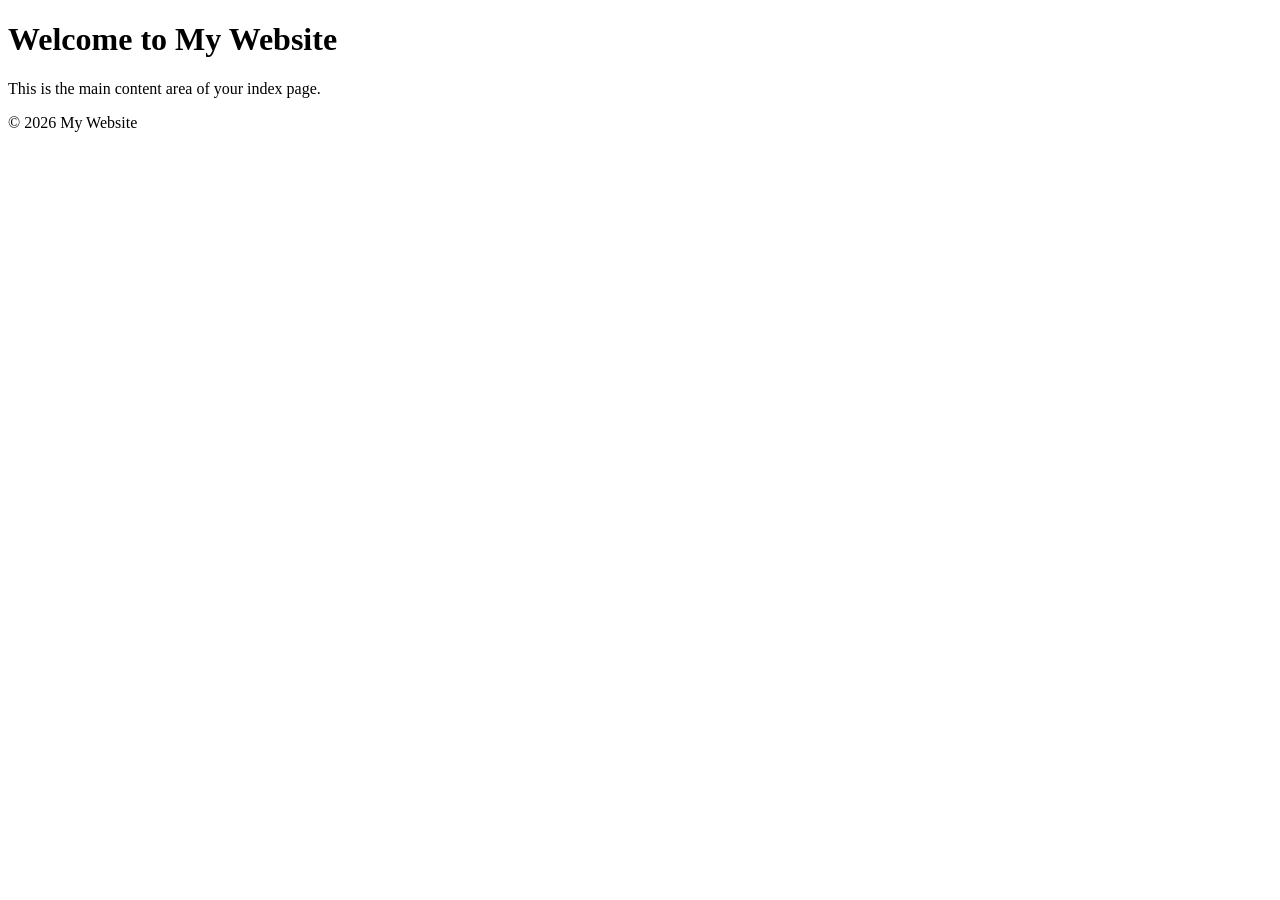
==== sesi-3/index.html @ cc408254 "tugas sesi 3 belim selesai" ====
<!DOCTYPE html>
<html lang="en">
<head>
    <meta charset="UTF-8">
    <meta name="viewport" content="width=device-width, initial-scale=1.0">
    <title>Bootstrap demo</title>
    <!-- Link external CSS stylesheet -->
    <link rel="stylesheet" href="style.css">
</head>
<body>

    <header>
        <h1>Welcome to My Website</h1>
    </header>

    <main>
        <p>This is the main content area of your index page.</p>
    </main>

    <footer>
        <p>&copy; 2026 My Website</p>
    </footer>

    <!-- Link external JavaScript file -->
    <script src="script.js"></script>
</body>
</html>
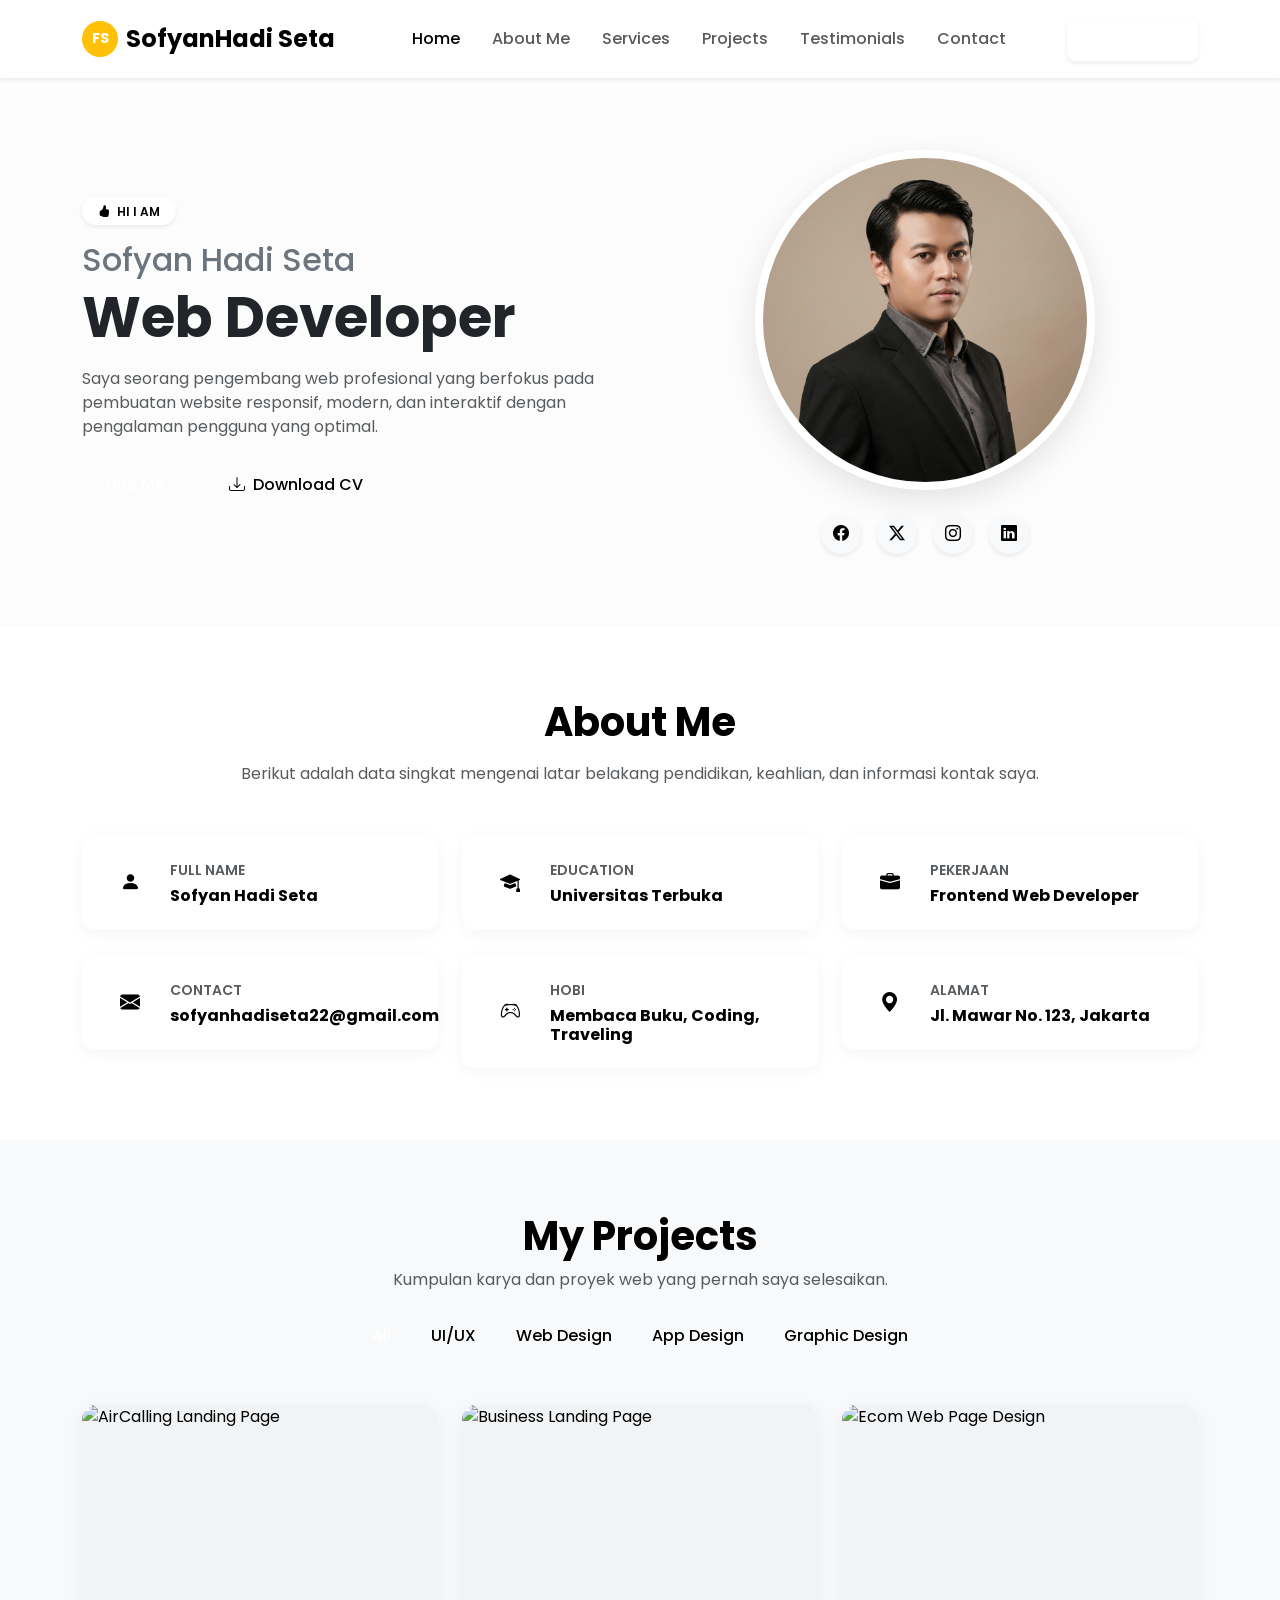
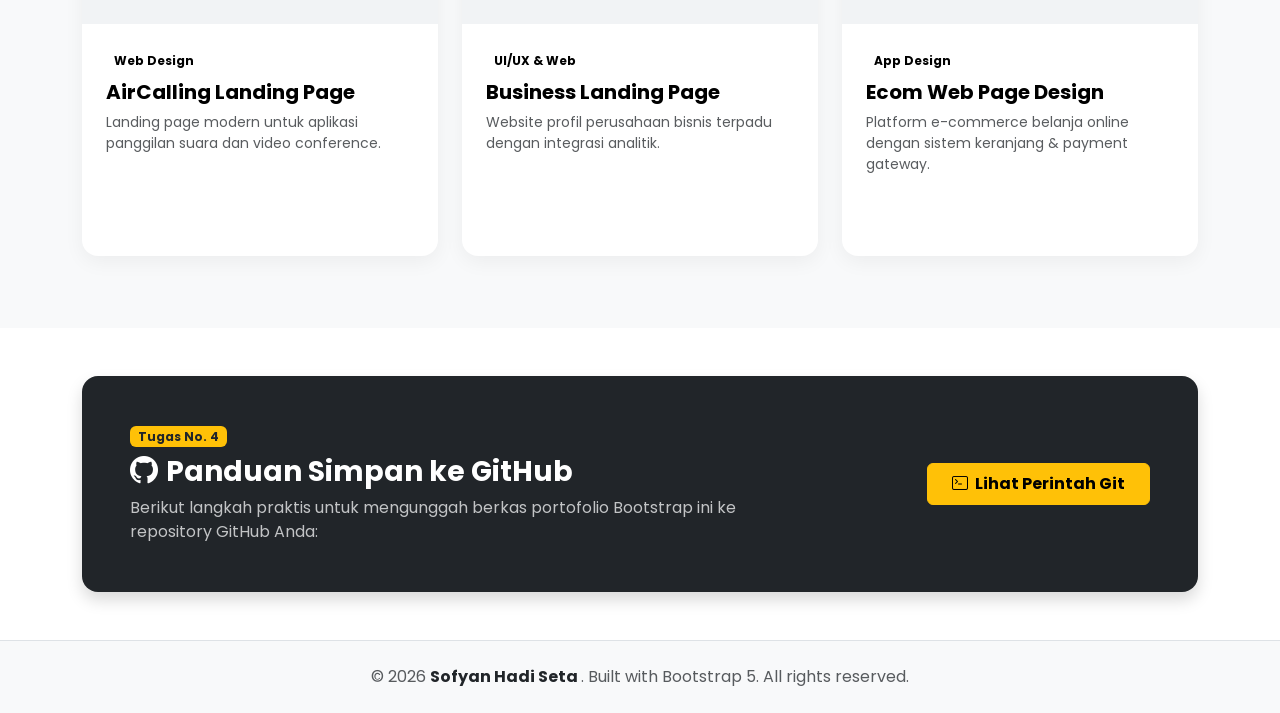
==== commit a7d0a81d: "sesi-3 tugas" ====
--- a/sesi-3/index.html
+++ b/sesi-3/index.html
@@ -1,27 +1,473 @@
 <!DOCTYPE html>
-<html lang="en">
+<html lang="id">
 <head>
     <meta charset="UTF-8">
     <meta name="viewport" content="width=device-width, initial-scale=1.0">
-    <title>Bootstrap demo</title>
-    <!-- Link external CSS stylesheet -->
+    <title>Sofyan Hadi Seta - Web Developer Portfolio</title>
+    
+    <!-- Bootstrap 5 CSS -->
+    <link href="https://cdn.jsdelivr.net/npm/bootstrap@5.3.2/dist/css/bootstrap.min.css" rel="stylesheet">
+    <!-- Bootstrap Icons -->
+    <link rel="stylesheet" href="https://cdn.jsdelivr.net/npm/bootstrap-icons@1.11.3/font/bootstrap-icons.min.css">
+    <!-- Google Fonts (Poppins) -->
+    <link href="https://fonts.googleapis.com/css2?family=Poppins:wght@300;400;500;600;700&display=swap" rel="stylesheet">
+
     <link rel="stylesheet" href="style.css">
 </head>
 <body>
 
-    <header>
-        <h1>Welcome to My Website</h1>
-    </header>
-
-    <main>
-        <p>This is the main content area of your index page.</p>
-    </main>
-
-    <footer>
-        <p>&copy; 2026 My Website</p>
+    <!-- Navigation Bar -->
+    <nav class="navbar navbar-expand-lg navbar-light bg-white sticky-top py-3 shadow-sm">
+        <div class="container">
+            <!-- Brand Logo -->
+            <a class="navbar-brand fw-bold fs-4 d-flex align-items-center gap-2" href="#">
+                <span class="bg-warning text-white rounded-circle d-inline-flex align-items-center justify-content-center" style="width: 36px; height: 36px; font-size: 0.9rem;">FS</span>
+                <span class="tracking-wide">Sofyan<span class="text-orange">Hadi Seta</span></span>
+            </a>
+
+            <!-- Mobile Navbar Toggle Button -->
+            <button class="navbar-toggler border-0 shadow-none" type="button" data-bs-toggle="collapse" data-bs-target="#navbarNav" aria-controls="navbarNav" aria-expanded="false" aria-label="Toggle navigation">
+                <span class="navbar-toggler-icon"></span>
+            </button>
+
+            <!-- Navbar Links -->
+            <div class="collapse navbar-collapse" id="navbarNav">
+                <ul class="navbar-nav ms-auto mx-lg-auto mb-2 mb-lg-0 text-center fw-medium gap-lg-3">
+                    <li class="nav-item"><a class="nav-link text-orange active" href="#home">Home</a></li>
+                    <li class="nav-item"><a class="nav-link" href="#about">About Me</a></li>
+                    <li class="nav-item"><a class="nav-link" href="#services">Services</a></li>
+                    <li class="nav-item"><a class="nav-link" href="#projects">Projects</a></li>
+                    <li class="nav-item"><a class="nav-link" href="#testimonials">Testimonials</a></li>
+                    <li class="nav-item"><a class="nav-link" href="#contact">Contact</a></li>
+                </ul>
+
+                <!-- Action Button triggering Popup Modal -->
+                <div class="text-center text-lg-end mt-3 mt-lg-0">
+                    <button class="btn btn-orange px-4 shadow-sm" data-bs-toggle="modal" data-bs-target="#hireModal">
+                        <i class="bi bi-send-fill me-1"></i> Hire Me
+                    </button>
+                </div>
+            </div>
+        </div>
+    </nav>
+
+    <!-- Hero Section -->
+    <section id="home" class="py-5 bg-light-orange position-relative overflow-hidden">
+        <div class="container py-lg-4">
+            <div class="row align-items-center gy-5">
+                <!-- Hero Left Content -->
+                <div class="col-lg-6 text-center text-lg-start">
+                    <span class="badge bg-white text-orange shadow-sm px-3 py-2 rounded-pill fw-semibold mb-3">
+                        <i class="bi bi-hand-thumbs-up-fill me-1"></i> HI I AM
+                    </span>
+                    <h2 class="text-secondary fw-medium mb-1">Sofyan Hadi Seta</h2>
+                    <h1 class="display-4 fw-bold text-dark mb-3">
+                        Web <span class="text-orange">Developer</span>
+                    </h1>
+                    <p class="text-muted leading-relaxed mb-4 max-w-lg mx-auto mx-lg-0">
+                        Saya seorang pengembang web profesional yang berfokus pada pembuatan website responsif, modern, dan interaktif dengan pengalaman pengguna yang optimal.
+                    </p>
+                    <div class="d-flex flex-wrap align-items-center justify-content-center justify-content-lg-start gap-3">
+                        <button class="btn btn-orange btn-lg px-4 fs-6" data-bs-toggle="modal" data-bs-target="#hireModal">
+                            Hire Me
+                        </button>
+                        <button class="btn btn-outline-orange btn-lg px-4 fs-6" data-bs-toggle="modal" data-bs-target="#cvModal">
+                            <i class="bi bi-download me-1"></i> Download CV
+                        </button>
+                    </div>
+                </div>
+
+                <!-- Hero Right Content (Image & Social Links) -->
+                <div class="col-lg-6 text-center">
+                    <div class="avatar-container mb-3">
+                        <img src="Gemini_Generated_Image_us6unwus6unwus6u (1).png" alt="Sofyan Hadi Seta Profile" class="avatar-img">
+                    </div>
+                    <!-- Social Media Links -->
+                    <div class="d-flex justify-content-center align-items-center gap-2 mt-2">
+                        <a href="#" class="social-link shadow-sm" title="Facebook"><i class="bi bi-facebook"></i></a>
+                        <a href="#" class="social-link shadow-sm" title="Twitter"><i class="bi bi-twitter-x"></i></a>
+                        <a href="#" class="social-link shadow-sm" title="Instagram"><i class="bi bi-instagram"></i></a>
+                        <a href="#" class="social-link shadow-sm" title="LinkedIn"><i class="bi bi-linkedin"></i></a>
+                    </div>
+                </div>
+            </div>
+        </div>
+    </section>
+
+    <!-- About Me Section -->
+    <section id="about" class="py-5 bg-white">
+        <div class="container py-lg-4">
+            <!-- Section Header -->
+            <div class="text-center max-w-2xl mx-auto mb-5">
+                <h2 class="fw-bold fs-1 position-relative d-inline-block">
+                    About <span class="text-orange">Me</span>
+                </h2>
+                <p class="text-muted mt-2">
+                    Berikut adalah data singkat mengenai latar belakang pendidikan, keahlian, dan informasi kontak saya.
+                </p>
+            </div>
+
+            <!-- Profile Info Grid -->
+            <div class="row g-4">
+                <!-- Full Name -->
+                <div class="col-md-6 col-lg-4">
+                    <div class="info-card p-4 d-flex align-items-center gap-3">
+                        <div class="info-icon-box flex-shrink-0">
+                            <i class="bi bi-person-fill"></i>
+                        </div>
+                        <div>
+                            <span class="text-muted small text-uppercase fw-semibold">Full Name</span>
+                            <h6 class="fw-bold mb-0 mt-1">Sofyan Hadi Seta</h6>
+                        </div>
+                    </div>
+                </div>
+
+                <!-- Education -->
+                <div class="col-md-6 col-lg-4">
+                    <div class="info-card p-4 d-flex align-items-center gap-3">
+                        <div class="info-icon-box flex-shrink-0">
+                            <i class="bi bi-mortarboard-fill"></i>
+                        </div>
+                        <div>
+                            <span class="text-muted small text-uppercase fw-semibold">Education</span>
+                            <h6 class="fw-bold mb-0 mt-1">Universitas Terbuka</h6>
+                        </div>
+                    </div>
+                </div>
+
+                <!-- Pekerjaan -->
+                <div class="col-md-6 col-lg-4">
+                    <div class="info-card p-4 d-flex align-items-center gap-3">
+                        <div class="info-icon-box flex-shrink-0">
+                            <i class="bi bi-briefcase-fill"></i>
+                        </div>
+                        <div>
+                            <span class="text-muted small text-uppercase fw-semibold">Pekerjaan</span>
+                            <h6 class="fw-bold mb-0 mt-1">Frontend Web Developer</h6>
+                        </div>
+                    </div>
+                </div>
+
+                <!-- Contact -->
+                <div class="col-md-6 col-lg-4">
+                    <div class="info-card p-4 d-flex align-items-center gap-3">
+                        <div class="info-icon-box flex-shrink-0">
+                            <i class="bi bi-envelope-fill"></i>
+                        </div>
+                        <div>
+                            <span class="text-muted small text-uppercase fw-semibold">Contact</span>
+                            <h6 class="fw-bold mb-0 mt-1">sofyanhadiseta22@gmail.com</h6>
+                        </div>
+                    </div>
+                </div>
+
+                <!-- Hobi -->
+                <div class="col-md-6 col-lg-4">
+                    <div class="info-card p-4 d-flex align-items-center gap-3">
+                        <div class="info-icon-box flex-shrink-0">
+                            <i class="bi bi-controller"></i>
+                        </div>
+                        <div>
+                            <span class="text-muted small text-uppercase fw-semibold">Hobi</span>
+                            <h6 class="fw-bold mb-0 mt-1">Membaca Buku, Coding, Traveling</h6>
+                        </div>
+                    </div>
+                </div>
+
+                <!-- Alamat -->
+                <div class="col-md-6 col-lg-4">
+                    <div class="info-card p-4 d-flex align-items-center gap-3">
+                        <div class="info-icon-box flex-shrink-0">
+                            <i class="bi bi-geo-alt-fill"></i>
+                        </div>
+                        <div>
+                            <span class="text-muted small text-uppercase fw-semibold">Alamat</span>
+                            <h6 class="fw-bold mb-0 mt-1">Jl. Mawar No. 123, Jakarta</h6>
+                        </div>
+                    </div>
+                </div>
+            </div>
+        </div>
+    </section>
+
+    <!-- My Projects Section -->
+    <section id="projects" class="py-5 bg-light">
+        <div class="container py-lg-4">
+            <!-- Section Title -->
+            <div class="text-center mb-4">
+                <h2 class="fw-bold fs-1">My <span class="text-orange">Projects</span></h2>
+                <p class="text-muted">Kumpulan karya dan proyek web yang pernah saya selesaikan.</p>
+            </div>
+
+            <!-- Portfolio Filter Buttons -->
+            <div class="d-flex flex-wrap justify-content-center gap-2 mb-5">
+                <button class="btn btn-outline-orange active px-3 py-2 text-sm" onclick="filterProjects('all', this)">All</button>
+                <button class="btn btn-outline-orange px-3 py-2 text-sm" onclick="filterProjects('uiux', this)">UI/UX</button>
+                <button class="btn btn-outline-orange px-3 py-2 text-sm" onclick="filterProjects('web', this)">Web Design</button>
+                <button class="btn btn-outline-orange px-3 py-2 text-sm" onclick="filterProjects('app', this)">App Design</button>
+                <button class="btn btn-outline-orange px-3 py-2 text-sm" onclick="filterProjects('graphic', this)">Graphic Design</button>
+            </div>
+
+            <!-- Projects Grid -->
+            <div class="row g-4" id="projectContainer">
+                <!-- Project Item 1 -->
+                <div class="col-md-6 col-lg-4 project-item web">
+                    <div class="project-card h-100">
+                        <div class="project-img-wrapper">
+                            <img src="https://images.unsplash.com/photo-1460925895917-afdab827c52f?q=80&w=600&auto=format&fit=crop" alt="AirCalling Landing Page">
+                        </div>
+                        <div class="p-4">
+                            <span class="badge bg-light-orange text-orange mb-2">Web Design</span>
+                            <h5 class="fw-bold mb-2">AirCalling Landing Page</h5>
+                            <p class="text-muted small mb-3">Landing page modern untuk aplikasi panggilan suara dan video conference.</p>
+                            <button class="btn btn-sm btn-orange w-100" onclick="openProjectModal('AirCalling Landing Page', 'Design landing page interaktif dengan sistem komunikasi web real-time.', 'https://images.unsplash.com/photo-1460925895917-afdab827c52f?q=80&w=600&auto=format&fit=crop')">
+                                Lihat Detail Modal
+                            </button>
+                        </div>
+                    </div>
+                </div>
+
+                <!-- Project Item 2 -->
+                <div class="col-md-6 col-lg-4 project-item web uiux">
+                    <div class="project-card h-100">
+                        <div class="project-img-wrapper">
+                            <img src="https://images.unsplash.com/photo-1551288049-bebda4e38f71?q=80&w=600&auto=format&fit=crop" alt="Business Landing Page">
+                        </div>
+                        <div class="p-4">
+                            <span class="badge bg-light-orange text-orange mb-2">UI/UX & Web</span>
+                            <h5 class="fw-bold mb-2">Business Landing Page</h5>
+                            <p class="text-muted small mb-3">Website profil perusahaan bisnis terpadu dengan integrasi analitik.</p>
+                            <button class="btn btn-sm btn-orange w-100" onclick="openProjectModal('Business Landing Page', 'Platform profil korporat dengan layout responsif Bootstrap 5.', 'https://images.unsplash.com/photo-1551288049-bebda4e38f71?q=80&w=600&auto=format&fit=crop')">
+                                Lihat Detail Modal
+                            </button>
+                        </div>
+                    </div>
+                </div>
+
+                <!-- Project Item 3 -->
+                <div class="col-md-6 col-lg-4 project-item app">
+                    <div class="project-card h-100">
+                        <div class="project-img-wrapper">
+                            <img src="https://images.unsplash.com/photo-1523474253046-8cd2748b5fd2?q=80&w=600&auto=format&fit=crop" alt="Ecom Web Page Design">
+                        </div>
+                        <div class="p-4">
+                            <span class="badge bg-light-orange text-orange mb-2">App Design</span>
+                            <h5 class="fw-bold mb-2">Ecom Web Page Design</h5>
+                            <p class="text-muted small mb-3">Platform e-commerce belanja online dengan sistem keranjang & payment gateway.</p>
+                            <button class="btn btn-sm btn-orange w-100" onclick="openProjectModal('Ecom Web Page Design', 'Desain marketplace modern yang optimal di tampilan seluler.', 'https://images.unsplash.com/photo-1523474253046-8cd2748b5fd2?q=80&w=600&auto=format&fit=crop')">
+                                Lihat Detail Modal
+                            </button>
+                        </div>
+                    </div>
+                </div>
+            </div>
+        </div>
+    </section>
+
+    <!-- GitHub Task Card Guide Section -->
+    <section class="py-5 bg-white">
+        <div class="container">
+            <div class="bg-dark text-white rounded-4 p-4 p-lg-5 shadow">
+                <div class="row align-items-center">
+                    <div class="col-lg-8">
+                        <span class="badge bg-warning text-dark mb-2 fw-bold">Tugas No. 4</span>
+                        <h3 class="fw-bold text-white mb-2"><i class="bi bi-github me-2"></i>Panduan Simpan ke GitHub</h3>
+                        <p class="text-light opacity-75 mb-0">
+                            Berikut langkah praktis untuk mengunggah berkas portofolio Bootstrap ini ke repository GitHub Anda:
+                        </p>
+                    </div>
+                    <div class="col-lg-4 text-lg-end mt-3 mt-lg-0">
+                        <button class="btn btn-warning fw-bold px-4 py-2" data-bs-toggle="modal" data-bs-target="#githubModal">
+                            <i class="bi bi-terminal me-1"></i> Lihat Perintah Git
+                        </button>
+                    </div>
+                </div>
+            </div>
+        </div>
+    </section>
+
+    <!-- Footer -->
+    <footer class="bg-light py-4 border-top">
+        <div class="container text-center">
+            <p class="text-muted mb-0">&copy; 2026 <strong class="text-dark"> Sofyan Hadi Seta </strong>. Built with Bootstrap 5. All rights reserved.</p>
+        </div>
     </footer>
 
-    <!-- Link external JavaScript file -->
-    <script src="script.js"></script>
+    <!-- MODAL 1: Hire Me Modal -->
+    <div class="modal fade" id="hireModal" tabindex="-1" aria-labelledby="hireModalLabel" aria-hidden="true">
+        <div class="modal-dialog modal-dialog-centered">
+            <div class="modal-content p-3">
+                <div class="modal-header border-0">
+                    <h5 class="modal-header-title fw-bold fs-4" id="hireModalLabel">
+                        <i class="bi bi-envelope-open-fill text-orange me-2"></i>Hubungi Saya
+                    </h5>
+                    <button type="button" class="btn-close" data-bs-dismiss="modal" aria-label="Close"></button>
+                </div>
+                <div class="modal-body">
+                    <p class="text-muted small mb-4">Silakan isi formulir di bawah ini untuk memulai proyek bersama Sofyan Hadi Seta.</p>
+                    <form id="contactForm" onsubmit="handleFormSubmit(event)">
+                        <div class="mb-3">
+                            <label class="form-label fw-semibold text-dark">Nama Lengkap</label>
+                            <input type="text" class="form-control rounded-3" placeholder="Masukkan nama Anda" required>
+                        </div>
+                        <div class="mb-3">
+                            <label class="form-label fw-semibold text-dark">Email</label>
+                            <input type="email" class="form-control rounded-3" placeholder="nama@email.com" required>
+                        </div>
+                        <div class="mb-3">
+                            <label class="form-label fw-semibold text-dark">Pesan / Proyek</label>
+                            <textarea class="form-control rounded-3" rows="4" placeholder="Jelaskan kebutuhan proyek Anda..." required></textarea>
+                        </div>
+                        <button type="submit" class="btn btn-orange w-100 py-2 fw-semibold">Kirim Pesan</button>
+                    </form>
+                </div>
+            </div>
+        </div>
+    </div>
+
+    <!-- MODAL 2: CV Download Modal -->
+    <div class="modal fade" id="cvModal" tabindex="-1" aria-labelledby="cvModalLabel" aria-hidden="true">
+        <div class="modal-dialog modal-dialog-centered">
+            <div class="modal-content p-3 text-center">
+                <div class="modal-header border-0 justify-content-end">
+                    <button type="button" class="btn-close" data-bs-dismiss="modal" aria-label="Close"></button>
+                </div>
+                <div class="modal-body py-4">
+                    <div class="display-1 text-orange mb-3">
+                        <i class="bi bi-file-earmark-pdf-fill"></i>
+                    </div>
+                    <h4 class="fw-bold">Download Curriculum Vitae</h4>
+                    <p class="text-muted">Unduh resume lengkap sofyan Hadi Seta dalam format PDF.</p>
+                    <button class="btn btn-orange px-5 py-2 mt-2" onclick="alertNotification('Berhasil mengunduh CV Sofyan Hadi Seta!')">
+                        <i class="bi bi-download me-2"></i> Download PDF
+                    </button>
+                </div>
+            </div>
+        </div>
+    </div>
+
+    <!-- MODAL 3: Dynamic Project Detail Modal -->
+    <div class="modal fade" id="projectDetailModal" tabindex="-1" aria-hidden="true">
+        <div class="modal-dialog modal-dialog-centered modal-lg">
+            <div class="modal-content">
+                <div class="modal-header border-0">
+                    <h5 class="fw-bold text-dark mb-0" id="modalProjectTitle">Project Title</h5>
+                    <button type="button" class="btn-close" data-bs-dismiss="modal" aria-label="Close"></button>
+                </div>
+                <div class="modal-body">
+                    <img id="modalProjectImage" src="" class="img-fluid rounded-3 mb-3 w-100 style-cover" style="max-height: 380px; object-fit: cover;" alt="Project Detail">
+                    <p id="modalProjectDesc" class="text-muted leading-relaxed">Project detail description will appear here...</p>
+                </div>
+                <div class="modal-footer border-0">
+                    <button type="button" class="btn btn-secondary px-4" data-bs-dismiss="modal">Tutup</button>
+                    <button type="button" class="btn btn-orange px-4" onclick="alertNotification('Membuka Demo Proyek...')">Demo Live</button>
+                </div>
+            </div>
+        </div>
+    </div>
+
+    <!-- MODAL 4: GitHub Commands Guide Modal -->
+    <div class="modal fade" id="githubModal" tabindex="-1" aria-hidden="true">
+        <div class="modal-dialog modal-dialog-centered">
+            <div class="modal-content">
+                <div class="modal-header bg-dark text-white">
+                    <h5 class="fw-bold mb-0"><i class="bi bi-git me-2"></i>Langkah Push ke GitHub</h5>
+                    <button type="button" class="btn-close btn-close-white" data-bs-dismiss="modal" aria-label="Close"></button>
+                </div>
+                <div class="modal-body bg-light">
+                    <ol class="small lh-lg mb-0 text-dark">
+                        <li>Buka Terminal / Command Prompt di folder projek.</li>
+                        <li>Inisialisasi Git repository:
+                            <code class="d-block bg-white p-2 rounded border my-1">git init</code>
+                        </li>
+                        <li>Tambahkan berkas ini:
+                            <code class="d-block bg-white p-2 rounded border my-1">git add index.html</code>
+                        </li>
+                        <li>Lakukan Commit:
+                            <code class="d-block bg-white p-2 rounded border my-1">git commit -m "Tugas 1-4 Bootstrap Portfolio"</code>
+                        </li>
+                        <li>Hubungkan ke Repository GitHub Anda:
+                            <code class="d-block bg-white p-2 rounded border my-1">git remote add origin https://github.com/USERNAME/REPOSITORY.git</code>
+                        </li>
+                        <li>Unggah berkas:
+                            <code class="d-block bg-white p-2 rounded border my-1">git push -u origin main</code>
+                        </li>
+                    </ol>
+                </div>
+            </div>
+        </div>
+    </div>
+
+    <!-- Toast Notification Box for Modal Responses -->
+    <div class="position-fixed bottom-0 end-0 p-3" style="z-index: 1100">
+        <div id="actionToast" class="toast align-items-center text-white bg-success border-0" role="alert" aria-live="assertive" aria-atomic="true">
+            <div class="d-flex">
+                <div class="toast-body" id="toastMessage">
+                    Pesan berhasil dikirim!
+                </div>
+                <button type="button" class="btn-close btn-close-white me-2 m-auto" data-bs-dismiss="toast" aria-label="Close"></button>
+            </div>
+        </div>
+    </div>
+
+    <!-- Bootstrap 5 JS Bundle -->
+    <script src="https://cdn.jsdelivr.net/npm/bootstrap@5.3.2/dist/js/bootstrap.bundle.min.js"></script>
+
+    <script>
+        
+        // 1. Dynamic Project Modal Function
+        function openProjectModal(title, description, imageSrc) {
+            document.getElementById('modalProjectTitle').innerText = title;
+            document.getElementById('modalProjectDesc').innerText = description;
+            document.getElementById('modalProjectImage').src = imageSrc;
+
+            var projectModal = new bootstrap.Modal(document.getElementById('projectDetailModal'));
+            projectModal.show();
+        }
+
+        // 2. Form submission handler for Modal Contact Form
+        function handleFormSubmit(event) {
+            event.preventDefault();
+            
+            // Close Hire Modal
+            var hireModalEl = document.getElementById('hireModal');
+            var modalInstance = bootstrap.Modal.getInstance(hireModalEl);
+            if(modalInstance) {
+                modalInstance.hide();
+            }
+
+            // Reset Form
+            document.getElementById('contactForm').reset();
+
+            // Show Toast Alert
+            alertNotification("Pesan Anda berhasil terkirim kepada Sofyan Hadi Seta!");
+        }
+
+        // 3. Custom Toast Notification System
+        function alertNotification(message) {
+            document.getElementById('toastMessage').innerText = message;
+            var toastEl = document.getElementById('actionToast');
+            var toast = new bootstrap.Toast(toastEl);
+            toast.show();
+        }
+
+        // 4. Project Category Filter Function
+        function filterProjects(category, btnElement) {
+            // Update active state on filter buttons
+            var buttons = btnElement.parentElement.querySelectorAll('.btn');
+            buttons.forEach(btn => btn.classList.remove('active'));
+            btnElement.classList.add('active');
+
+            // Show/Hide project cards based on category
+            var projects = document.querySelectorAll('.project-item');
+            projects.forEach(project => {
+                if (category === 'all' || project.classList.contains(category)) {
+                    project.style.display = 'block';
+                } else {
+                    project.style.display = 'none';
+                }
+            });
+        }
+    </script>
 </body>
 </html>
--- a/sesi-3/style.css
+++ b/sesi-3/style.css
@@ -0,0 +1,172 @@
+<style>
+:root {
+    --primary-orange: #fd7e14;
+    --primary-orange-hover: #e06b00;
+    --bg-light-orange: #fff4e6;
+    --dark-text: #212529;
+    --muted-text: #6c757d;
+}
+
+body {
+    font-family: 'Poppins', sans-serif;
+    color: var(--dark-text);
+    scroll-behavior: smooth;
+    background-color: #fcfcfc;
+}
+
+/* Custom Theme Overrides */
+.btn-orange {
+    background-color: var(--primary-orange);
+    color: #ffffff;
+    border: none;
+    border-radius: 8px;
+    font-weight: 500;
+    padding: 10px 24px;
+    transition: all 0.3s ease;
+}
+
+.btn-orange:hover {
+    background-color: var(--primary-orange-hover);
+    color: #ffffff;
+    transform: translateY(-2px);
+    box-shadow: 0 4px 12px rgba(253, 126, 20, 0.3);
+}
+
+.btn-outline-orange {
+    border: 2px solid var(--primary-orange);
+    color: var(--primary-orange);
+    border-radius: 8px;
+    font-weight: 500;
+    padding: 8px 22px;
+    transition: all 0.3s ease;
+}
+
+.btn-outline-orange:hover, .btn-outline-orange.active {
+    background-color: var(--primary-orange);
+    color: #ffffff;
+}
+
+.text-orange {
+    color: var(--primary-orange) !important;
+}
+
+.bg-light-orange {
+    background-color: var(--bg-light-orange);
+}
+
+/* Hero Avatar Image Circle */
+.avatar-container {
+    position: relative;
+    display: inline-block;
+}
+
+.avatar-img {
+    width: 280px;
+    height: 280px;
+    object-fit: cover;
+    border-radius: 50%;
+    border: 8px solid #ffffff;
+    box-shadow: 0 10px 30px rgba(0, 0, 0, 0.1);
+}
+
+@media (min-width: 992px) {
+    .avatar-img {
+        width: 340px;
+        height: 340px;
+    }
+}
+
+/* Cards and Info Grid */
+.info-card {
+    border: none;
+    border-radius: 12px;
+    background: #ffffff;
+    box-shadow: 0 4px 15px rgba(0, 0, 0, 0.04);
+    transition: all 0.3s ease;
+}
+
+.info-card:hover {
+    transform: translateY(-50px);
+    box-shadow: 0 8px 25px rgba(0, 0, 0, 0.08);
+}
+
+.info-icon-box {
+    width: 48px;
+    height: 48px;
+    border-radius: 10px;
+    background-color: var(--bg-light-orange);
+    color: var(--primary-orange);
+    display: flex;
+    align-items: center;
+    justify-content: center;
+    font-size: 1.25rem;
+}
+
+/* Social Icons */
+.social-link {
+    width: 40px;
+    height: 40px;
+    border-radius: 50%;
+    background-color: #f8f9fa;
+    color: var(--dark-text);
+    display: inline-flex;
+    align-items: center;
+    justify-content: center;
+    text-decoration: none;
+    transition: all 0.3s ease;
+    margin: 0 4px;
+}
+
+.social-link:hover {
+    background-color: var(--primary-orange);
+    color: #ffffff;
+    transform: translateY(-3px);
+}
+
+/* Portfolio Project Cards */
+.project-card {
+    border: none;
+    border-radius: 16px;
+    overflow: hidden;
+    box-shadow: 0 6px 20px rgba(0, 0, 0, 0.05);
+    transition: all 0.3s ease;
+    background: #ffffff;
+}
+
+.project-card:hover {
+    transform: translateY(-6px);
+    box-shadow: 0 12px 30px rgba(0, 0, 0, 0.12);
+}
+
+.project-img-wrapper {
+    position: relative;
+    overflow: hidden;
+    height: 220px;
+    background-color: #f1f3f5;
+}
+
+.project-img-wrapper img {
+    width: 100%;
+    height: 100%;
+    object-fit: cover;
+    transition: transform 0.5s ease;
+}
+
+.project-card:hover .project-img-wrapper img {
+    transform: scale(1.05);
+}
+
+/* Modal styling */
+.modal-content {
+    border-radius: 16px;
+    border: none;
+}
+
+.modal-header {
+    border-bottom: 1px solid #f1f1f1;
+}
+
+.modal-footer {
+    border-top: 1px solid #f1f1f1;
+}
+</style>
